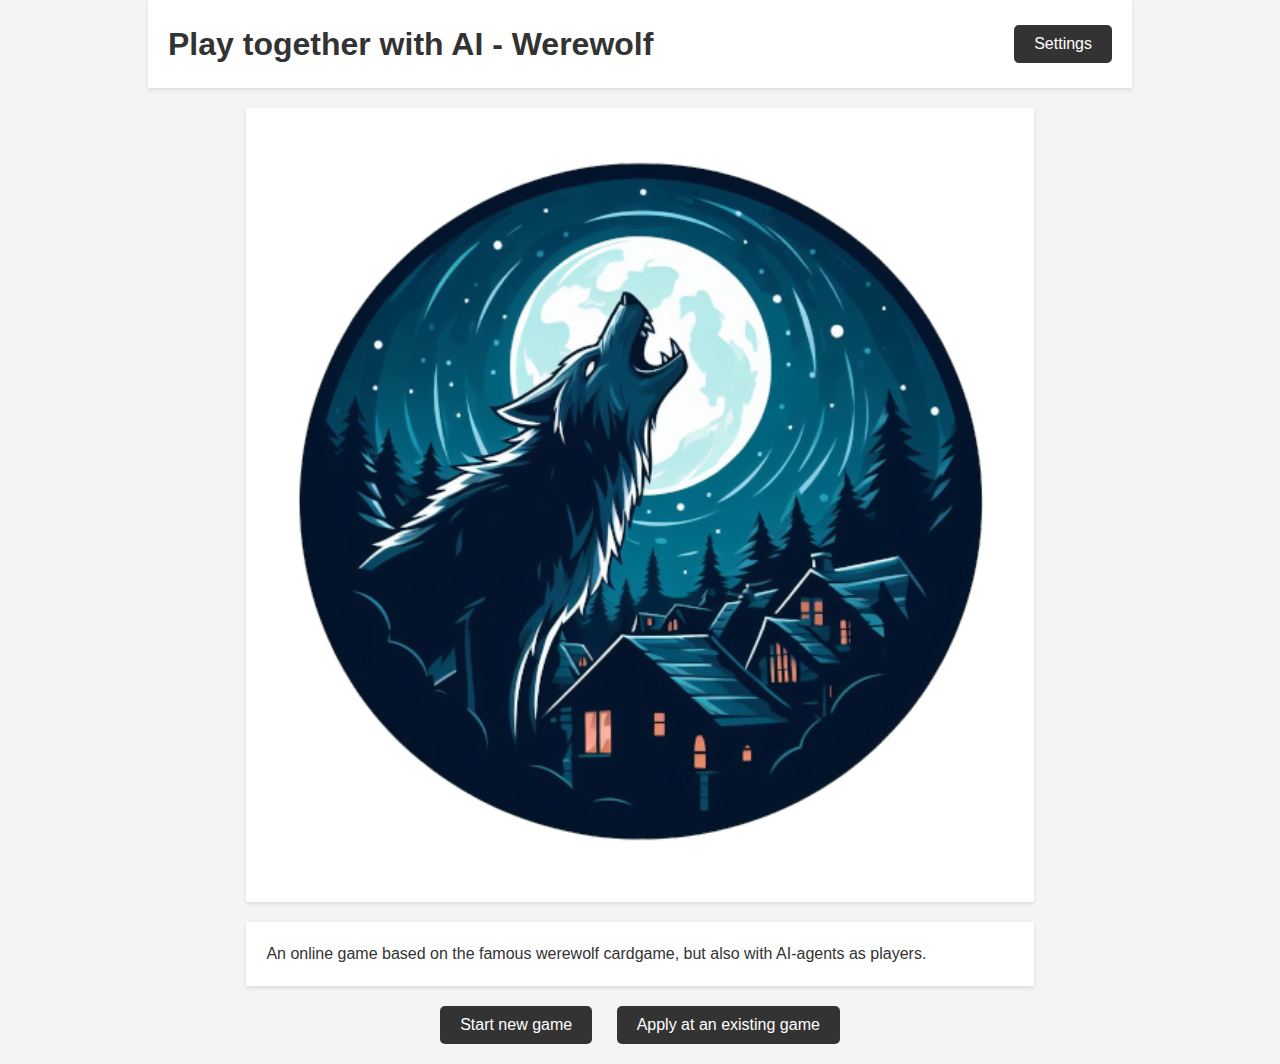
==== templates/index.html @ 25b3d85c "init project structure" ====
<!doctype html>
<html lang="en">
<head>
<meta charset="UTF-8">
<meta name="viewport" content="width=device-width, initial-scale=1.0">
<link rel="shortcut icon" href="/static/images/favicon.ico" type="image/x-icon">
<link rel="icon" href="/static/images/favicon.ico" type="image/x-icon">
<link rel="stylesheet" href="/static/css/style.css">
<title>Werewolf</title>
</head>
<body>
<div class="container">
    <div class="header">
        <h1>Play together with AI - Werewolf</h1>
        <button class="settings-button">Settings</button>
    </div>
    
    <div class="image-container">
        <img src="/static/images/title.png" alt="Werewolf Image">
    </div>
    
    <div class="description">
        <p>An online game based on the famous werewolf cardgame, but also with AI-agents as players. 
        </p>
    </div>
    
    <div class="navigation">
        <button class="prev-button" onclick="window.location.href='/'">Start new game</button>
        <button class="next-button" onclick="window.location.href='/'">Apply at an existing game</button>
    </div>
</div>
</body>
</html>
---- static/css/style.css ----
/* Reset some default browser styling */
* {
    margin: 0;
    padding: 0;
    box-sizing: border-box;
    font-family: 'Segoe UI', Tahoma, Geneva, Verdana, sans-serif;
  }

  body {
    background-color: #f4f4f4;
    font-size: 16px;
    line-height: 1.5;
    color: #333;
  }

.container {
    max-width: 1024px;
    margin: 0 auto;
    padding: 0 20px;
    display: flex;
    flex-direction: column;
    align-items: center;
}

header, footer {
    background-color: #333;
    color: #fff;
    padding: 20px 0;
    text-align: center;
}

header a, footer a {
    color: #fff;
    text-decoration: none;
    padding: 0 10px;
}

.header {
    width: 100%;
    background-color: #fff;
    padding: 20px;
    display: flex;
    justify-content: space-between;
    align-items: center;
    box-shadow: 0 2px 4px rgba(0, 0, 0, 0.1);
}

.header h1 {
    margin: 0;
}

main {
    margin: 20px 0;
    padding: 20px;
    background-color: #fff;
    box-shadow: 0 0 10px rgba(0,0,0,0.1);
  }
  
  @media screen and (max-width: 768px) {
    body {
      font-size: 14px;
    }
    
    .container {
      padding: 0 10px;
    }
  
    header, footer {
      padding: 10px 0;
    }
  }
  
/* Add some simple hover effects for links */
header a:hover, footer a:hover {
    text-decoration: underline;
  }
  
  /* Enhance button appearance */
  button, .btn {
    display: inline-block;
    background-color: #333;
    color: #fff;
    padding: 10px 20px;
    border: none;
    border-radius: 5px;
    cursor: pointer;
    transition: background-color 0.3s ease;
  }
  
  button:hover, .btn:hover {
    background-color: #555;
  }
  

/* Designs of the controls: */
.settings-button {
    padding: 10px 20px;
    font-size: 16px;
}

.settings-popup {
    display: none;
    position: fixed;
    top: 50%;
    left: 50%;
    transform: translate(-50%, -50%);
    background-color: #fff;
    padding: 20px;
    border: 1px solid #ccc;
    z-index: 1000;
}

.settings-popup-menu {
    list-style-type: none;
    padding: 0;
}

.settings-popup-menu li {
    padding: 10px;
    cursor: pointer;
}

.settings-popup-menu li:hover {
    background-color: #f0f0f0;
}


.image-container {
    width: 80%;
    margin: 20px 0;
    background-color: #fff;
    padding: 20px;
    box-shadow: 0 2px 4px rgba(0, 0, 0, 0.1);
}

.image-container img {
    width: 100%;
    border-radius: 10px;
}

.description {
    width: 80%;
    background-color: #fff;
    padding: 20px;
    box-shadow: 0 2px 4px rgba(0, 0, 0, 0.1);
}

.navigation {
    margin: 20px 0;
}

.navigation .prev-button,
.navigation .next-button,
.navigation .home-button {
    padding: 10px 20px;
    margin: 0 10px;
    font-size: 16px;
}

.upload-container {
    width: 60%;
    margin: 20px auto;
    background-color: #fff;
    padding: 20px;
    text-align: center;
    box-shadow: 0 2px 4px rgba(0, 0, 0, 0.1);
}

.intro-text {
    margin-bottom: 20px;
    font-size: 18px;
}

.upload-form {
    display: flex;
    flex-direction: column;
    align-items: center;
}

.drop-zone {
    width: 100%;
    height: 200px;
    border: 2px dashed #ccc;
    display: flex;
    justify-content: center;
    align-items: center;
    margin-bottom: 20px;
    position: relative;
}

.drop-zone .file-input {
    position: absolute;
    width: 100%;
    height: 100%;
    top: 0;
    left: 0;
    opacity: 0;
    cursor: pointer;
}

.upload-buttons {
    display: flex;
    gap: 20px;
}

.upload-button,
.cancel-button {
    padding: 10px 20px;
    font-size: 16px;
}

/* ... (existing styles) ... */

.gallery-grid {
    width: 80%;
    display: grid;
    grid-template-columns: repeat(3, 1fr);
    gap: 20px;
    margin: 20px auto;
    background-color: #fff;
    padding: 20px;
    box-shadow: 0 2px 4px rgba(0, 0, 0, 0.1);
}

.gallery-item {
    text-align: center;
}

.gallery-item a {
    text-decoration: none;
    color: #000;
}

.gallery-thumbnail {
    width: 100px;
    height: 100px;
    object-fit: cover;
}

.viewer-container {
    width: 80%;
    margin: 20px auto;
    background-color: #fff;
    padding: 20px;
    text-align: center;
    box-shadow: 0 2px 4px rgba(0, 0, 0, 0.1);
}
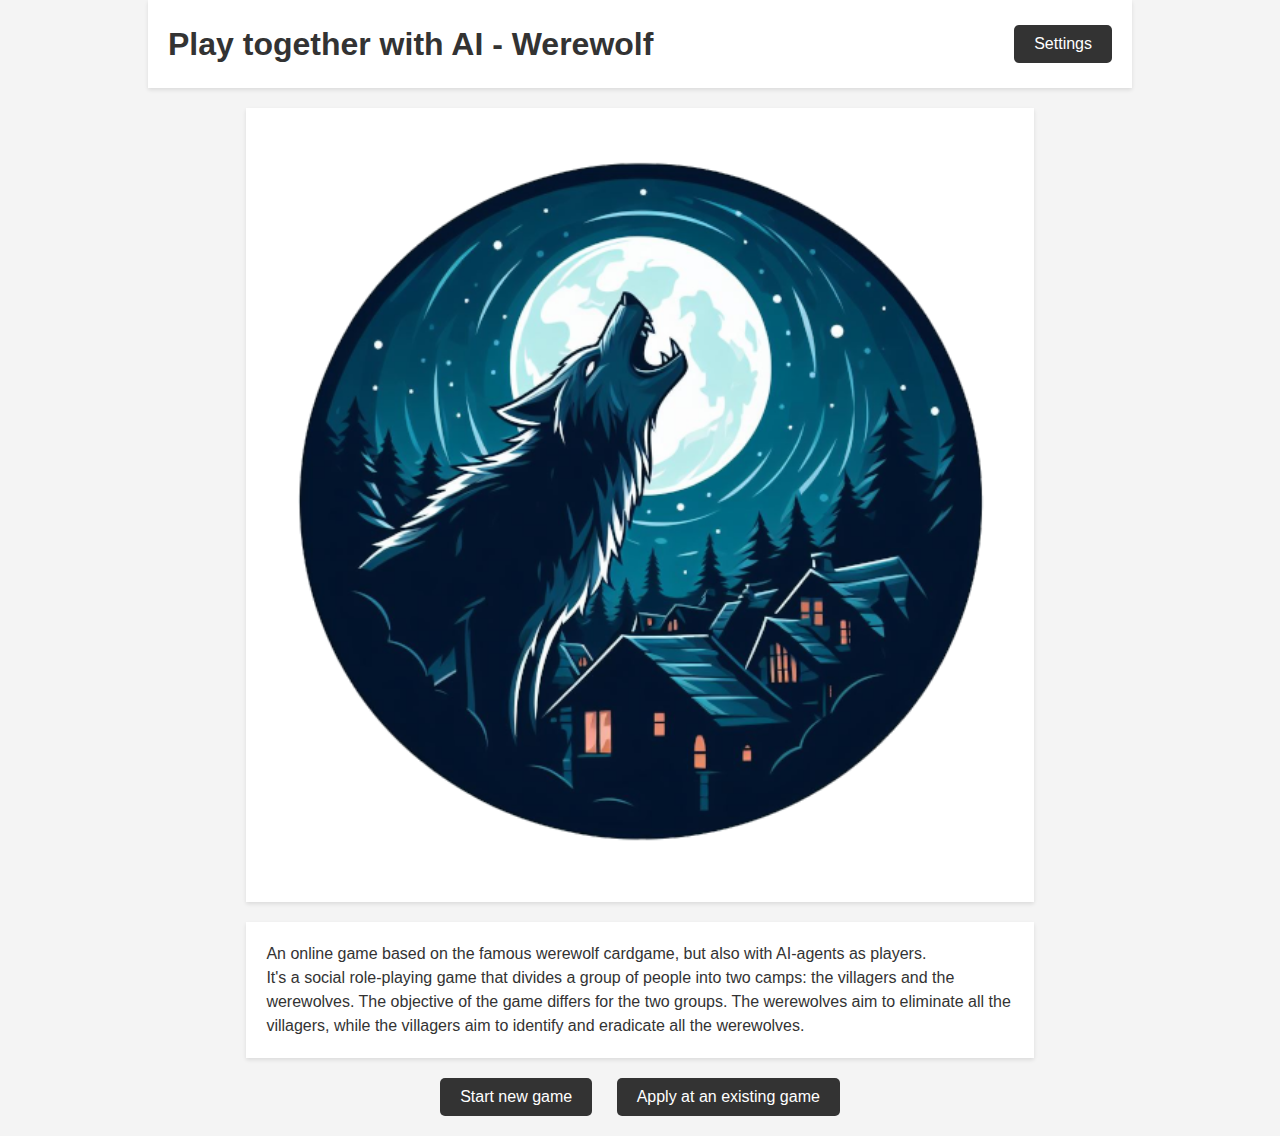
==== commit fa457c4e: "added newgame" ====
--- a/templates/index.html
+++ b/templates/index.html
@@ -20,13 +20,15 @@
     </div>
     
     <div class="description">
-        <p>An online game based on the famous werewolf cardgame, but also with AI-agents as players. 
-        </p>
+        <p>An online game based on the famous werewolf cardgame, but also with AI-agents as players. </p>
+        <p>It's a social role-playing game that divides a group of people into two camps: the villagers and the werewolves. 
+            The objective of the game differs for the two groups. 
+            The werewolves aim to eliminate all the villagers, while the villagers aim to identify and eradicate all the werewolves.</p>
     </div>
     
     <div class="navigation">
-        <button class="prev-button" onclick="window.location.href='/'">Start new game</button>
-        <button class="next-button" onclick="window.location.href='/'">Apply at an existing game</button>
+        <button class="prev-button" onclick="window.location.href='/newgame'">Start new game</button>
+        <button class="next-button" onclick="window.location.href='/games'">Apply at an existing game</button>
     </div>
 </div>
 </body>
--- a/static/css/style.css
+++ b/static/css/style.css
@@ -157,7 +157,7 @@
     font-size: 16px;
 }
 
-.upload-container {
+.newgame-container {
     width: 60%;
     margin: 20px auto;
     background-color: #fff;
@@ -171,7 +171,7 @@
     font-size: 18px;
 }
 
-.upload-form {
+.newgame-form {
     display: flex;
     flex-direction: column;
     align-items: center;
@@ -198,12 +198,12 @@
     cursor: pointer;
 }
 
-.upload-buttons {
+.newgame-buttons {
     display: flex;
     gap: 20px;
 }
 
-.upload-button,
+.newgame-button,
 .cancel-button {
     padding: 10px 20px;
     font-size: 16px;
